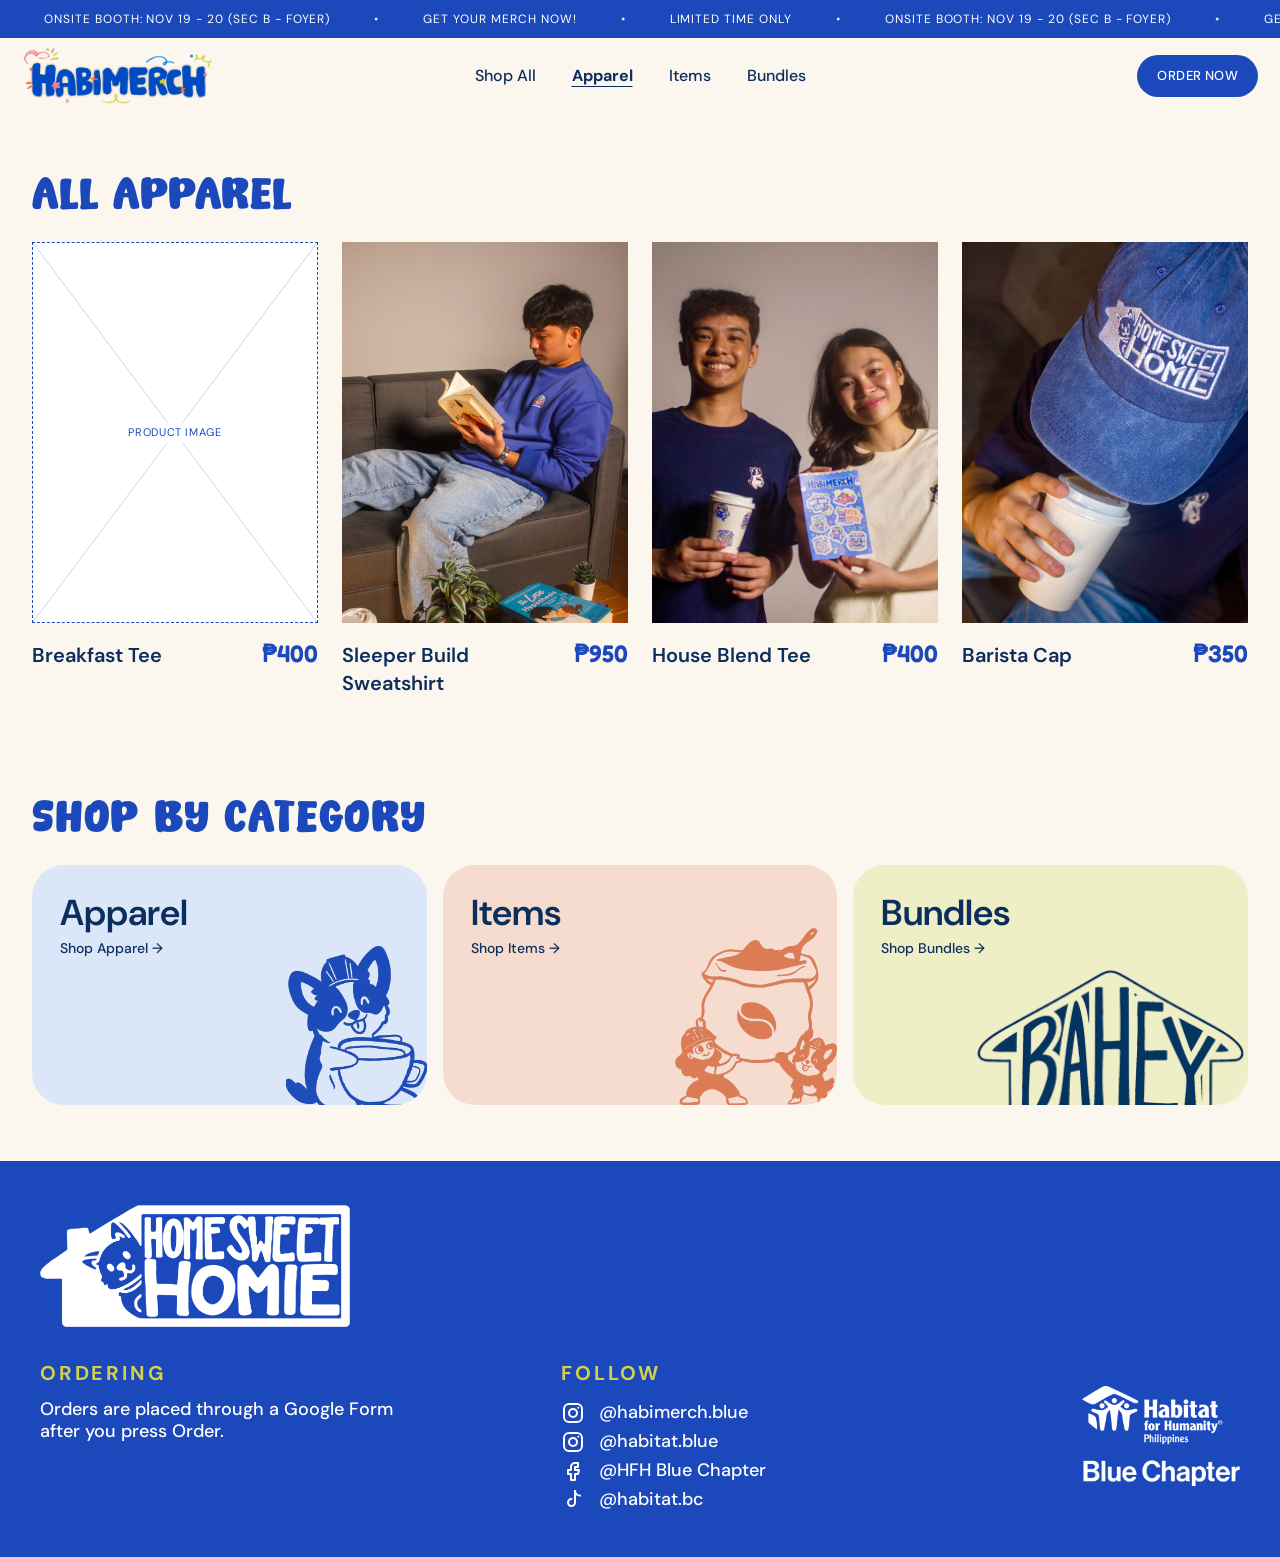
==== apparel.html @ 5e797e8f "first commit" ====
<!DOCTYPE html>
<html lang="en">
<head>
  <meta charset="utf-8">
  <meta name="viewport" content="width=device-width, initial-scale=1">
  <title>All Apparel – Habimerch</title>
  <link rel="preconnect" href="https://fonts.googleapis.com">
  <link rel="preconnect" href="https://fonts.gstatic.com" crossorigin>
  <link href="https://fonts.googleapis.com/css2?family=DM+Sans:wght@400;500;600;700;800&family=Fredoka:wght@500;600&family=Lilita+One&display=swap" rel="stylesheet">
  <link rel="stylesheet" href="css/style.css">
</head>
<body data-page="apparel">
  <div id="site-top"></div>
  <main id="main"></main>
  <div id="site-bottom"></div>
  <script src="js/config.js"></script>
  <script src="js/products.js"></script>
  <script src="js/main.js"></script>
</body>
</html>
---- css/style.css ----
/* Brand heading font (file lives in assets/fonts/) */
@font-face {
  font-family: "Butflow";
  src: url("../assets/fonts/Butflow.otf") format("opentype");
  font-weight: 400;
  font-style: normal;
  font-display: swap;
}

/* ==========================================================
   HABIMERCH STYLES
   Colors and fonts are set once in :root – change them there.
   ========================================================== */
:root {
  --blue: #1B49BC;
  --navy: #0B2E5C;
  --cream: #FBF6EE;
  --orange: #D9784F;
  --lime: #C9C94F;
  --label-yellow: #D4D04A;
  --line: #b9c6ec;

  --font-body: "DM Sans", system-ui, sans-serif;
  --font-display: "Butflow", "Lilita One", "DM Sans", sans-serif;
  --font-price: "Fredoka", "DM Sans", sans-serif;

  --ann-h: 38px;
  --pad: 32px;
}
body.page-home, body.page-product { --pad: 64px; }

* { box-sizing: border-box; margin: 0; padding: 0; }
html { scroll-behavior: auto; }
body { background: var(--cream); color: var(--navy); font-family: var(--font-body); line-height: 1.4; -webkit-font-smoothing: antialiased; }
a { color: inherit; text-decoration: none; }
img { display: block; max-width: 100%; }
button { font: inherit; color: inherit; background: none; border: 0; cursor: pointer; }

.wrap { max-width: 1440px; margin: 0 auto; padding: 0 var(--pad); }
.display { font-family: var(--font-display); font-weight: 400; color: var(--blue); text-transform: uppercase; letter-spacing: .02em; font-size: 44px; line-height: 1.1; }

/* ---------- announcement bar ---------- */
.announce { background: var(--blue); color: #fff; height: var(--ann-h); overflow: hidden; display: flex; align-items: center; font-size: 12px; letter-spacing: .08em; text-transform: uppercase; }
.announce__track { display: flex; width: max-content; white-space: nowrap; animation: marquee 50s linear infinite; }
.announce__track span { padding: 0 44px; }
.announce__track i { font-style: normal; opacity: .9; }
@keyframes marquee { to { transform: translateX(-50%); } }

/* ---------- header ---------- */
.site-header { position: relative; z-index: 20; height: 76px; display: flex; align-items: center; justify-content: space-between; padding: 0 22px 0 24px; }
/* Home page only: header floats over the hero, hides on scroll down, returns on scroll up (see main.js) */
.page-home .site-header { position: fixed; top: var(--ann-h); left: 0; right: 0; background: linear-gradient(rgba(255,255,255,.6), rgba(255,255,255,0)); transition: transform .3s ease, background-color .3s ease, box-shadow .3s ease; }
.page-home .site-header.is-stuck { background: var(--cream); box-shadow: 0 2px 14px rgba(11,46,92,.12); }
.page-home .site-header.is-hidden { transform: translateY(-110%); box-shadow: none; }
.logo { height: 56px; width: auto; }
.nav { position: absolute; left: 50%; transform: translateX(-50%); display: flex; gap: 36px; }
.nav a { font-size: 16px; font-weight: 500; color: var(--navy); }
.nav a.is-active { font-weight: 700; text-decoration: underline; text-underline-offset: 5px; }
.nav a:hover { text-decoration: underline; text-underline-offset: 5px; }
.btn-pill { background: var(--blue); color: #fff !important; border-radius: 999px; padding: 12px 20px; font-size: 13px; letter-spacing: .03em; text-transform: uppercase; font-weight: 500; text-decoration: none !important; transition: transform .15s; }
.btn-pill:hover { transform: translateY(-1px); }
.nav__order { display: none; }
.burger { display: none; width: 40px; height: 40px; flex-direction: column; justify-content: center; gap: 6px; padding: 8px; }
.burger span { display: block; height: 3px; background: var(--navy); border-radius: 2px; }

/* brand image fallback box */
.ph { display: inline-flex; align-items: center; justify-content: center; border: 1.5px dashed var(--blue); color: var(--blue); font-size: 11px; text-align: center; padding: 4px 8px; background: rgba(255,255,255,.5); }
.logo.ph { height: 48px; min-width: 150px; }

/* ---------- hero ---------- */
.hero { position: relative; height: calc(100vh - var(--ann-h)); min-height: 480px; background: #cfdcf3; overflow: hidden; }
.hero__video { width: 100%; height: 100%; object-fit: cover; display: block; }
.hero__label { display: none; }
.hero.is-empty .hero__label { display: flex; position: absolute; inset: 0; align-items: center; justify-content: center; color: var(--blue); font-size: 14px; letter-spacing: .08em; text-transform: uppercase; }

/* ---------- recommended ---------- */
/* ---------- about (home): full-width band, video left / text right ---------- */
.about { display: grid; grid-template-columns: 1fr 1fr; min-height: clamp(440px, 46vw, 680px); background: var(--navy); color: var(--cream); }
.about__media { position: relative; background: #fff; overflow: hidden; min-height: 320px; }
.about__media img { position: absolute; inset: 0; width: 100%; height: 100%; object-fit: cover; opacity: 0; transition: opacity 1.2s ease; }
.about__media img.is-on { opacity: 1; }
.about__media.is-empty {
  background:
    linear-gradient(to top right, transparent calc(50% - .6px), #c9c9c9, transparent calc(50% + .6px)),
    linear-gradient(to bottom right, transparent calc(50% - .6px), #c9c9c9, transparent calc(50% + .6px)),
    #fff;
}
.about__media .ph-label { color: #222; }
.about__text { display: flex; align-items: center; padding: clamp(40px, 6vw, 96px) clamp(24px, 6vw, 112px); }
.about__media { order: 2; }
.about__inner { max-width: 540px; }
.about__title { font-family: var(--font-display); font-weight: 400; font-size: clamp(34px, 3.8vw, 52px); line-height: 1.08; letter-spacing: .02em; text-transform: uppercase; color: var(--cream); margin-bottom: 28px; }
.about__text p { font-size: clamp(17px, 1.4vw, 20px); line-height: 1.6; font-weight: 500; color: var(--cream); margin-bottom: 18px; }
.about__text p:last-child { margin-bottom: 0; }

.recommended { margin-top: 56px; }
.about + .recommended { margin-top: 96px; }
.recommended__head { display: flex; justify-content: space-between; align-items: center; margin-bottom: 36px; }
.viewall { color: var(--blue); font-size: 16px; font-weight: 500; }
.viewall:hover { text-decoration: underline; }

/* ---------- listing pages ---------- */
.page-title { font-family: var(--font-display); font-size: 40px; font-weight: 400; color: var(--blue); letter-spacing: .01em; margin: 56px 0 28px; line-height: 1.1; }
.empty { padding: 40px 0; font-size: 18px; }
.empty a { color: var(--blue); }

/* ---------- product grid + cards ---------- */
.grid { display: grid; grid-template-columns: repeat(4, 1fr); gap: 24px 24px; }
.card { display: block; }
.card__media { position: relative; aspect-ratio: 3 / 4; background: #fff; overflow: hidden; } /* portrait: width / height. Try 2 / 3 for even taller */
.card__media.is-empty, .gallery__main.is-empty {
  border: 1.5px dashed var(--blue);
  background:
    linear-gradient(to top right, transparent calc(50% - .6px), var(--line), transparent calc(50% + .6px)),
    linear-gradient(to bottom right, transparent calc(50% - .6px), var(--line), transparent calc(50% + .6px)),
    #fff;
}
.ph-label { position: absolute; top: 50%; left: 50%; transform: translate(-50%, -50%); font-size: 11px; letter-spacing: .06em; text-transform: uppercase; color: var(--blue); background: rgba(255,255,255,.85); padding: 3px 8px; white-space: nowrap; }
.card__img { position: absolute; inset: 0; width: 100%; height: 100%; object-fit: cover; opacity: 0; transition: opacity .4s ease; }
.card__img.is-on { opacity: 1; }
.card:hover .card__name { text-decoration: underline; text-underline-offset: 4px; }

/* NEW / LIMITED tags – shown only when a product has "badge" set in products.js */
.badge { position: absolute; top: 12px; left: 12px; z-index: 3; font-size: 11px; font-weight: 700; letter-spacing: .08em; text-transform: uppercase; padding: 5px 11px; border-radius: 999px; }
.badge--new { background: var(--lime); color: #3d3d00; }
.badge--limited { background: var(--orange); color: #fff; }

.card__info { display: flex; justify-content: space-between; align-items: baseline; gap: 12px; padding-top: 14px; }
.card__name { font-size: 20px; font-weight: 600; color: var(--navy); }
.card__price { font-family: var(--font-price); font-weight: 600; font-size: 24px; color: var(--blue); white-space: nowrap; }

/* ---------- shop by category ---------- */
.cats { max-width: 1440px; margin: 96px auto 0; padding: 0 var(--pad) 56px; } /* same side padding as .wrap so edges line up */
.cats .display { font-size: 40px; margin-bottom: 28px; }
.cats__grid { display: grid; grid-template-columns: repeat(3, 1fr); gap: 16px; }
.cat { position: relative; height: 240px; border-radius: 32px; padding: 28px; overflow: hidden; display: block; transition: transform .2s; }
.cat:hover { transform: translateY(-3px); }
.cat--apparel { background: #DCE6F9; }
.cat--items { background: #F6DCCF; }
.cat--bundles { background: #EEEFC6; }
.cat h3 { font-size: 36px; font-weight: 600; color: var(--navy); line-height: 1.1; }
.cat span { display: block; margin-top: 6px; font-size: 14px; font-weight: 500; }
.cat__art { position: absolute; right: 0; bottom: 0; height: 74%; width: auto; max-width: 70%; object-fit: contain; object-position: right bottom; }
.cat--apparel .cat__art { height: 66.6%; } /* 0.9 × the default 74% */
.cat__art.ph { width: 45%; height: 60%; right: 16px; bottom: 16px; }
.page-home .cats { margin-top: 110px; }

/* ---------- footer ---------- */
.footer { background: var(--blue); color: #fff; margin-top: 0; }
.footer__inner { max-width: 1800px; margin: 0 auto; padding: 40px clamp(24px, 8vw, 120px); display: flex; justify-content: space-between; align-items: flex-start; gap: 24px; } /* space-between = equal space between the 4 blocks */
.footer__brand { align-self: center; }
.footer__logo { height: 122px; width: auto; }
.footer__logo.ph { height: 120px; width: 300px; color: #fff; border-color: #fff; background: transparent; }
.footer h3 { font-size: 20px; font-weight: 700; letter-spacing: .14em; text-transform: uppercase; color: var(--label-yellow); margin-bottom: 12px; }
.footer p { font-size: 18px; font-weight: 500; line-height: 1.2; max-width: 360px; }
.footer ul { list-style: none; display: grid; gap: 2px; }
.footer li a { display: flex; align-items: center; gap: 14px; font-size: 18px; font-weight: 500; line-height: 1.5; }
.footer li a:hover span { text-decoration: underline; }
/* HFH BC logo: own column on the right, vertically centered like the Home Sweet Homie logo */
.footer__hfh { align-self: center; }
.footer__hfhlogo { height: 100px; width: auto; transition: opacity .15s; }
.footer__hfh:hover .footer__hfhlogo { opacity: .8; }
.footer__hfhlogo.ph { height: 100px; width: 150px; color: #fff; border-color: #fff; background: transparent; }
.footer svg { width: 24px; height: 24px; flex: none; }

/* ---------- product page ---------- */
.crumbs { display: flex; gap: 10px; font-size: 13px; padding-top: 22px; margin-bottom: 20px; }
.crumbs a:hover { text-decoration: underline; }
.crumbs b { font-weight: 400; color: var(--blue); }
.pdp { display: grid; grid-template-columns: minmax(0, 744px) minmax(340px, 1fr); gap: clamp(28px, 4.5vw, 64px); align-items: start; } /* the image column shrinks first; the text column keeps at least 340px */
.gallery { display: flex; gap: 16px; align-items: flex-start; }
.gallery__thumbs { display: flex; flex-direction: column; gap: 12px; width: 88px; flex: none; }
.thumb { width: 88px; aspect-ratio: 4 / 5; background: #fff; border: 3px solid transparent; overflow: hidden; display: flex; align-items: center; justify-content: center; font-size: 12px; padding: 0; cursor: pointer; }
.thumb img { width: 100%; height: 100%; object-fit: cover; }
.thumb.is-on { border: 3px solid var(--blue); }
.thumb--ph { cursor: default; background: linear-gradient(to top right, transparent calc(50% - .6px), #ccc, transparent calc(50% + .6px)), linear-gradient(to bottom right, transparent calc(50% - .6px), #ccc, transparent calc(50% + .6px)), #fff; }
.gallery__main { position: relative; flex: 1; aspect-ratio: 4 / 5; background: #fff; overflow: hidden; }
.gallery__main img { width: 100%; height: 100%; object-fit: cover; }
.pdp__info h1 { font-size: clamp(38px, 4.4vw, 56px); font-weight: 700; color: var(--blue); letter-spacing: -.02em; line-height: 1.05; }
.pdp__price { font-family: var(--font-price); font-weight: 600; font-size: 34px; color: var(--blue); margin: 14px 0 26px; }
.pdp__by, .pdp__desc { font-size: 20px; font-weight: 500; color: #111; margin-bottom: 22px; }
.pdp__colors { margin-bottom: 26px; }
.pdp__colorlabel { font-size: 18px; font-weight: 500; color: #111; margin-bottom: 12px; }
.pdp__colorlabel b { font-weight: 700; }
.swatches { display: flex; flex-wrap: wrap; gap: 12px; }
.swatch { width: 38px; height: 38px; border-radius: 50%; background: var(--swatch); border: 2px solid #fff; box-shadow: 0 0 0 1.5px var(--line); cursor: pointer; padding: 0; transition: transform .15s; }
.swatch:hover { transform: scale(1.08); }
.swatch.is-on { box-shadow: 0 0 0 3px var(--blue); }
.btn-block { display: block; text-align: center; background: var(--blue); color: #fff; font-weight: 700; letter-spacing: .06em; text-transform: uppercase; font-size: 18px; padding: 20px; border-radius: 8px; margin-top: 8px; transition: filter .15s; }
.btn-block:hover { filter: brightness(1.12); }
.related { margin: 100px 0 90px; }
.h2 { font-family: var(--font-display); font-size: 36px; font-weight: 400; color: var(--blue); letter-spacing: .01em; margin-bottom: 36px; }

/* ---------- order page ---------- */
.order__note { margin-bottom: 18px; font-size: 18px; }
.order__frame { width: 100%; height: 1500px; max-height: 85vh; min-height: 640px; border: 0; background: #fff; border-radius: 16px; }
.order__fallback { margin: 16px 0 60px; font-size: 15px; }
.order__fallback a { color: var(--blue); font-weight: 700; }
.order__missing { background: #fff; border: 1.5px dashed var(--blue); border-radius: 16px; padding: 48px 28px; margin-bottom: 60px; font-size: 18px; }
.order__missing code { background: #EEF2FC; padding: 2px 6px; border-radius: 4px; }
.page-order .wrap { min-height: 60vh; }

/* ---------- footer: stack logo on top when the screen is too narrow for one row ---------- */
@media (max-width: 1360px) {
  .footer__inner { display: grid; padding: 44px 40px; grid-template-columns: 1fr 1fr auto; gap: 32px; }
  .footer__brand { grid-column: 1 / -1; }
  .footer__hfh { justify-self: end; }
}

/* ---------- tablet ---------- */
@media (max-width: 1000px) {
  .grid { grid-template-columns: repeat(3, 1fr); }
  body.page-product { --pad: 32px; }
  .gallery { gap: 12px; }
  .gallery__thumbs { width: 64px; gap: 8px; }
  .thumb { width: 64px; }
  .nav { gap: 22px; }
}

/* ---------- phone (used for every page) ---------- */
@media (max-width: 768px) {
  :root { --ann-h: 32px; --pad: 20px; }
  body.page-home, body.page-product { --pad: 20px; }
  .announce { font-size: 11px; }

  .site-header { height: 60px; padding: 0 14px 0 14px; }
  .logo { height: 40px; }
  .logo.ph { height: 36px; min-width: 110px; }
  .header__order { display: none; }
  .burger { display: flex; }
  .nav { display: none; position: absolute; top: 100%; left: 0; right: 0; transform: none; flex-direction: column; gap: 0; background: var(--cream); padding: 8px 20px 20px; box-shadow: 0 10px 20px rgba(11,46,92,.12); }
  .nav a { padding: 14px 0; font-size: 18px; border-bottom: 1px solid #eadfcf; }
  .nav__order { display: block; margin-top: 16px; text-align: center; border-bottom: 0 !important; }
  body.nav-open .nav { display: flex; }

  .hero { height: clamp(300px, 85vw, 440px); }
  .display { font-size: 28px; }
  .recommended { margin-top: 36px; }
  .about { grid-template-columns: 1fr; min-height: 0; }
  .about__media { aspect-ratio: 1 / 1; min-height: 0; }
  .about__text { padding: 36px 20px 44px; }
  .about + .recommended { margin-top: 56px; }
  .recommended__head { margin-bottom: 20px; }
  .viewall { font-size: 14px; white-space: nowrap; }

  .page-title { font-size: 30px; margin: 28px 0 18px; }
  .grid { grid-template-columns: repeat(2, 1fr); gap: 20px 14px; }
  .card__info { flex-direction: column; gap: 2px; padding-top: 10px; }
  .card__name { font-size: 15px; font-weight: 500; }
  .card__price { font-size: 16px; }
  .badge { top: 8px; left: 8px; font-size: 10px; padding: 4px 8px; }

  .cats { margin-top: 64px; padding: 0 var(--pad) 40px; }
  .page-home .cats { margin-top: 64px; }
  .cats .display { font-size: 28px; margin-bottom: 18px; }
  .cats__grid { grid-template-columns: 1fr; }
  .cat { height: 180px; border-radius: 26px; padding: 22px; }
  .cat h3 { font-size: 30px; }

  .footer__inner { grid-template-columns: 1fr; padding: 36px 20px 40px; gap: 26px; }
  .footer__logo { height: 92px; }
  .footer__hfh { justify-self: start; }
  .footer__hfhlogo { height: 80px; }
  .footer__logo.ph { height: 90px; width: 220px; }
  .footer h3 { font-size: 16px; margin-bottom: 8px; }
  .footer p, .footer li a { font-size: 17px; }

  /* product page: big image on top, thumbnails in a row below */
  .crumbs { padding-top: 14px; margin-bottom: 12px; }
  .gallery { flex-direction: column; gap: 12px; }
  .gallery__main { order: 1; width: calc(100% + 40px); margin: 0 -20px; flex: none; aspect-ratio: 1 / 1.15; }
  .gallery__thumbs { order: 2; flex-direction: row; width: 100%; gap: 8px; }
  .thumb { width: auto; flex: 1 1 0; min-width: 0; }
  .pdp { grid-template-columns: 1fr; gap: 22px; }
  .pdp__info h1 { font-size: 34px; }
  .pdp__price { font-size: 24px; margin: 8px 0 18px; }
  .pdp__by, .pdp__desc { font-size: 16px; margin-bottom: 16px; }
  .btn-block { font-size: 16px; padding: 16px; }
  .related { margin: 56px 0 48px; }
  .h2 { font-size: 26px; margin-bottom: 20px; }
  .order__frame { max-height: 80vh; }
}

@media (prefers-reduced-motion: reduce) {
  .page-home .site-header { transition: none; }
  .announce__track { animation: none; }
  .card__img, .about__media img { transition: none; }
}
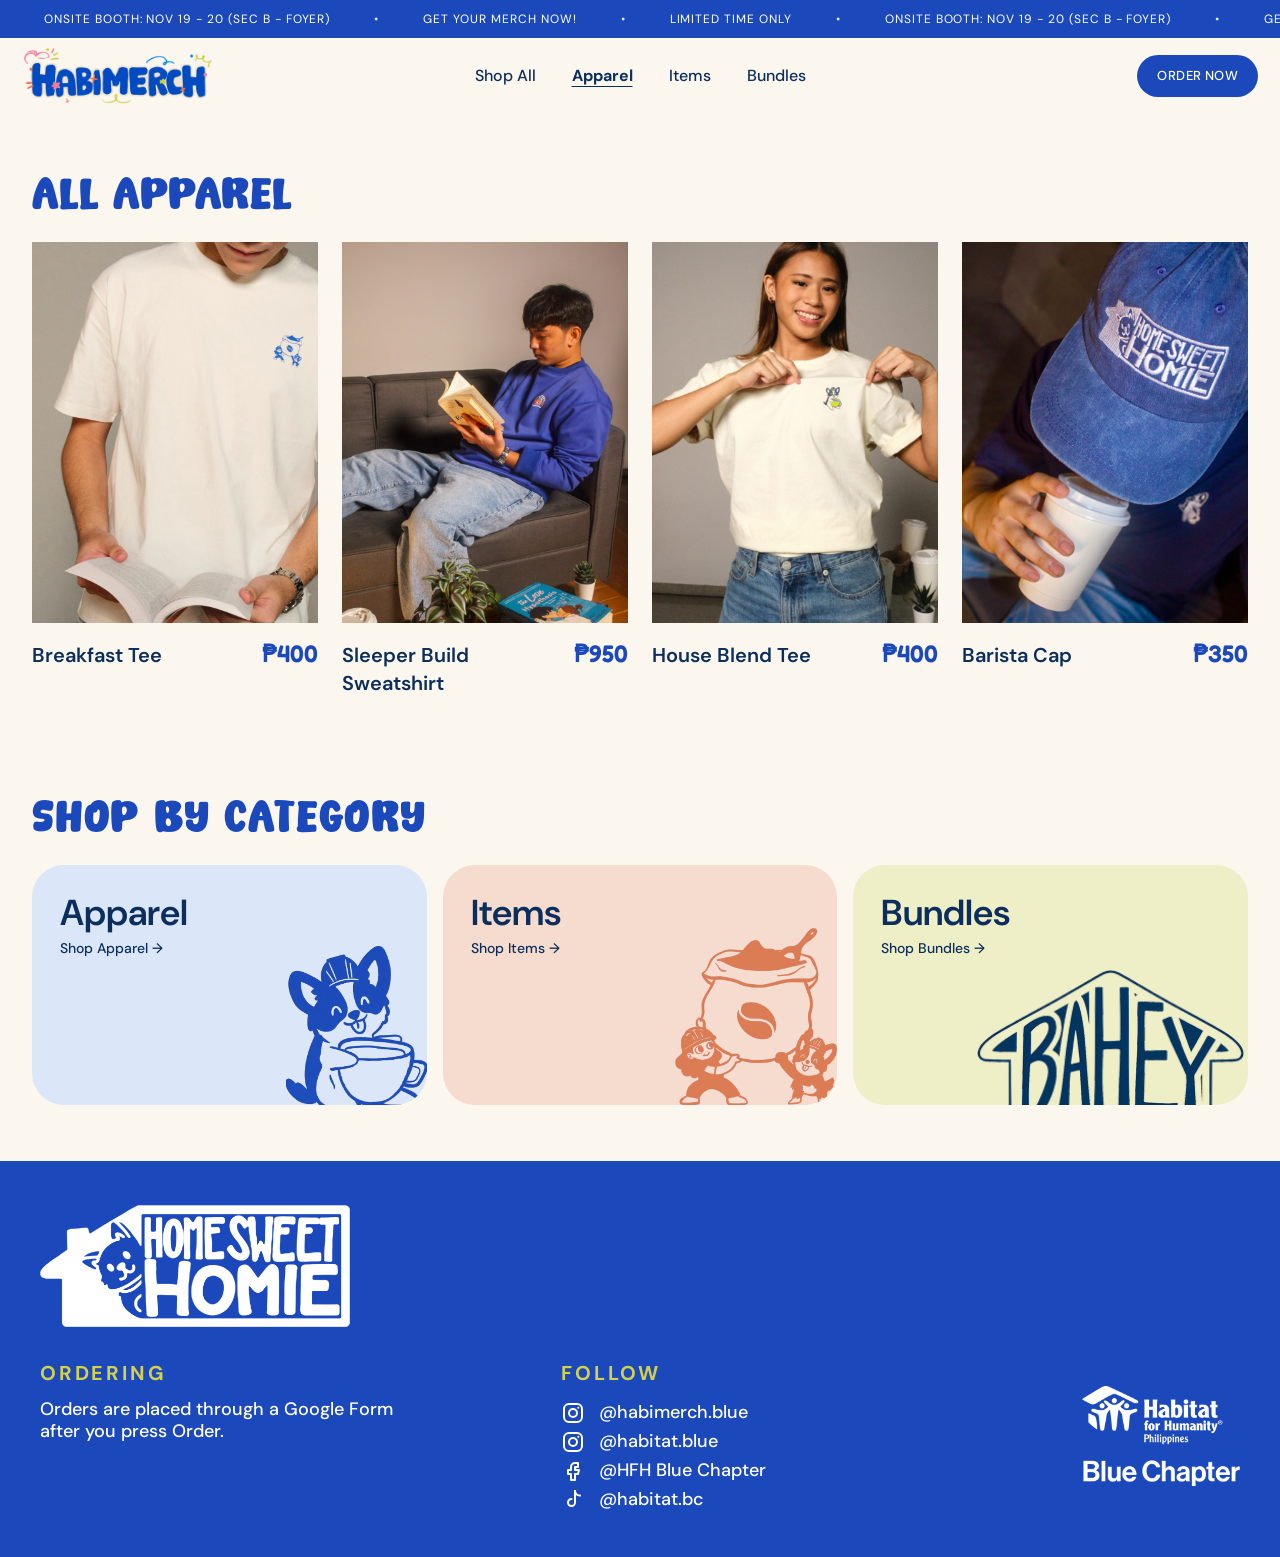
==== commit 39c0623b: "fixed some details" ====
--- a/apparel.html
+++ b/apparel.html
@@ -1,6 +1,8 @@
 <!DOCTYPE html>
 <html lang="en">
 <head>
+  <link rel="icon" type="image/png" href="assets/brand/favicon.png">
+  <link rel="apple-touch-icon" href="assets/brand/favicon.png">
   <meta charset="utf-8">
   <meta name="viewport" content="width=device-width, initial-scale=1">
   <title>All Apparel – Habimerch</title>
--- a/css/style.css
+++ b/css/style.css
@@ -68,7 +68,7 @@
 .logo.ph { height: 48px; min-width: 150px; }
 
 /* ---------- hero ---------- */
-.hero { position: relative; height: calc(100vh - var(--ann-h)); min-height: 480px; background: #cfdcf3; overflow: hidden; }
+.hero { position: relative; height: calc(100vh - var(--ann-h)); min-height: 480px; background: #cfdcf3 center / cover no-repeat; overflow: hidden; }
 .hero__video { width: 100%; height: 100%; object-fit: cover; display: block; }
 .hero__label { display: none; }
 .hero.is-empty .hero__label { display: flex; position: absolute; inset: 0; align-items: center; justify-content: center; color: var(--blue); font-size: 14px; letter-spacing: .08em; text-transform: uppercase; }
